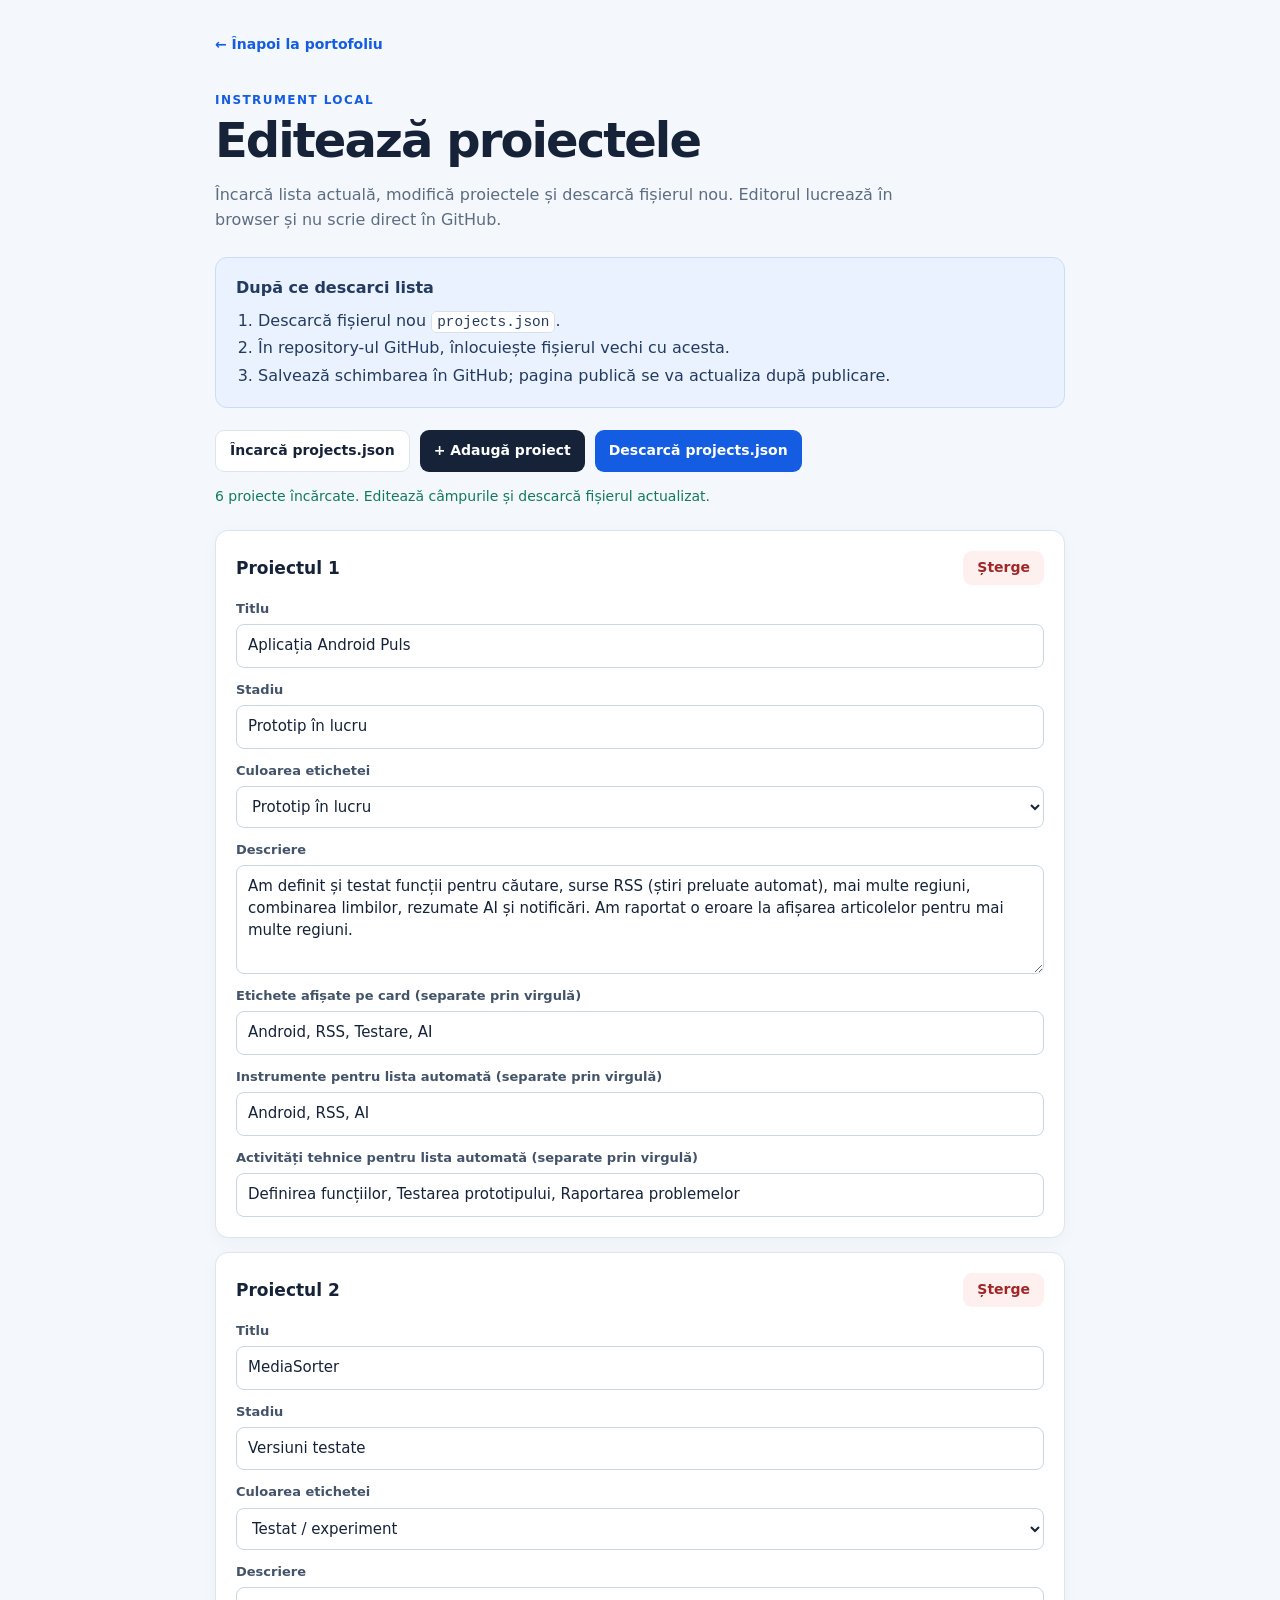
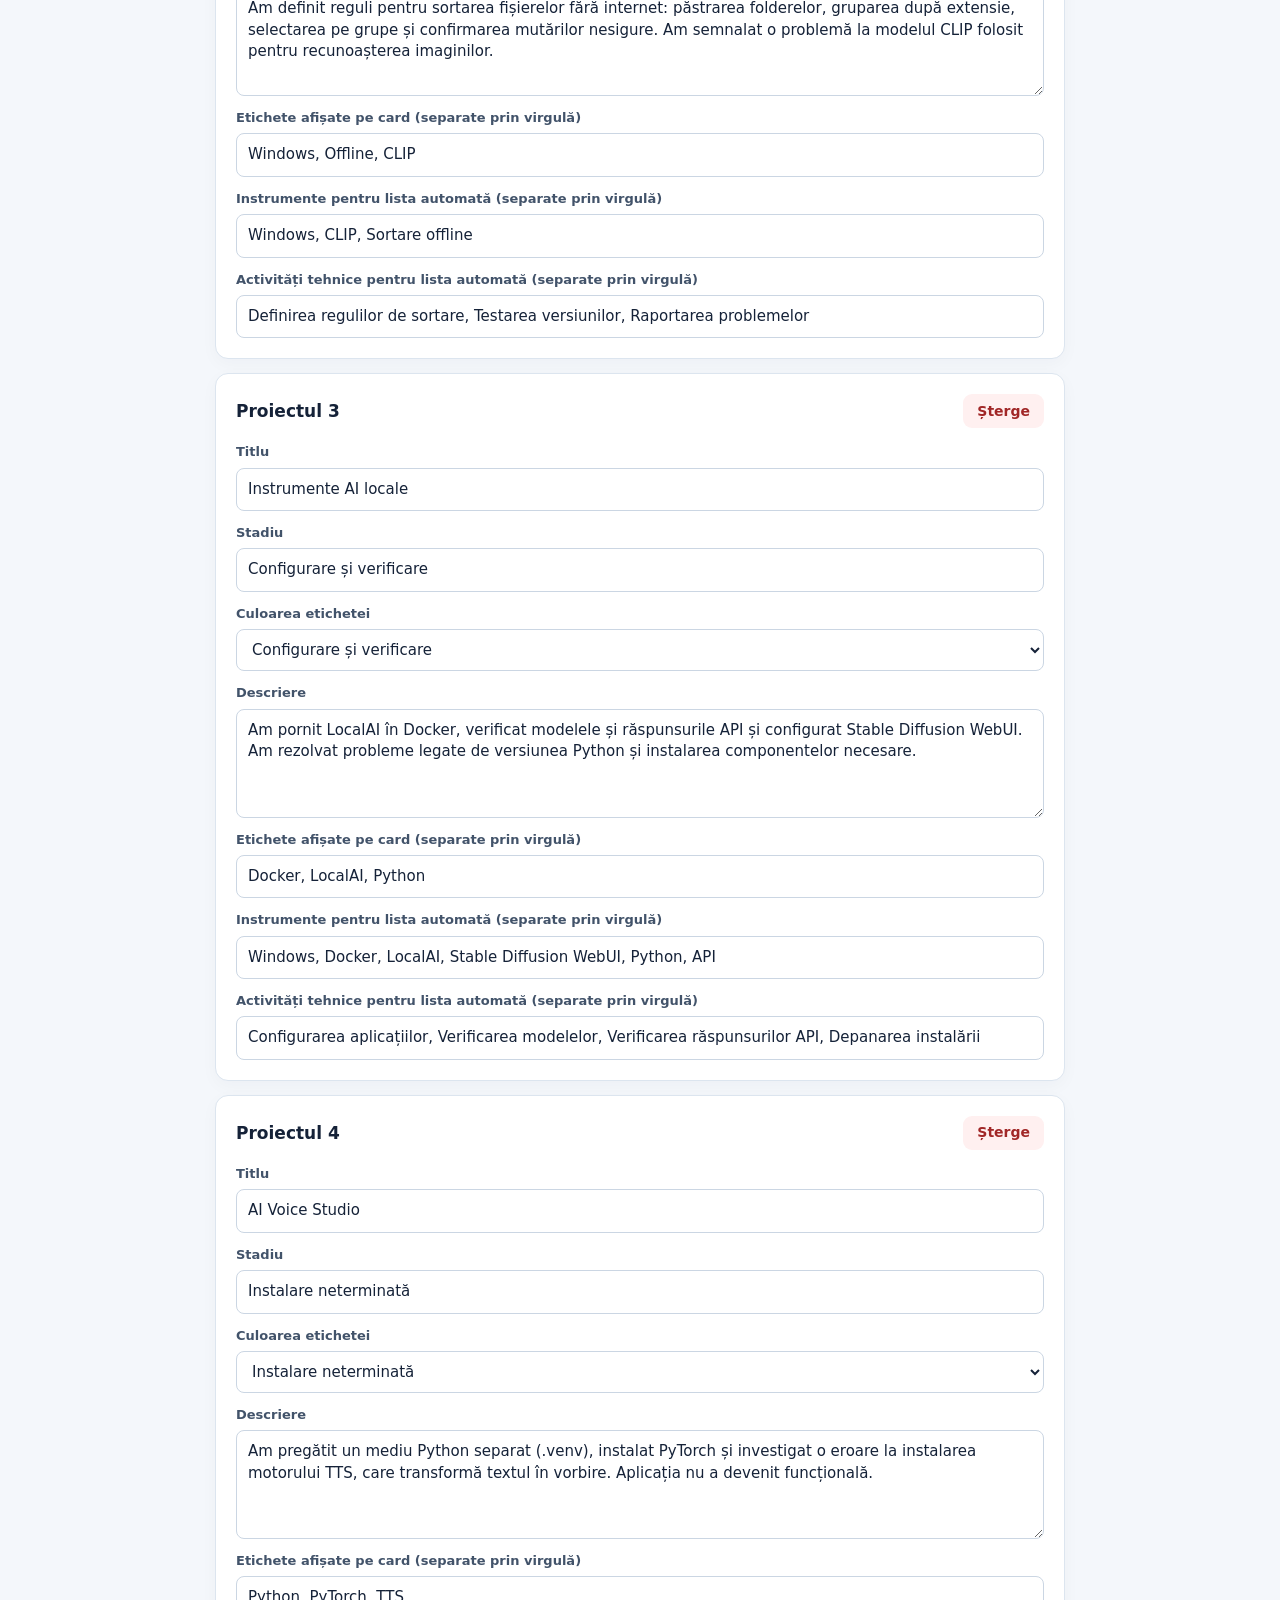
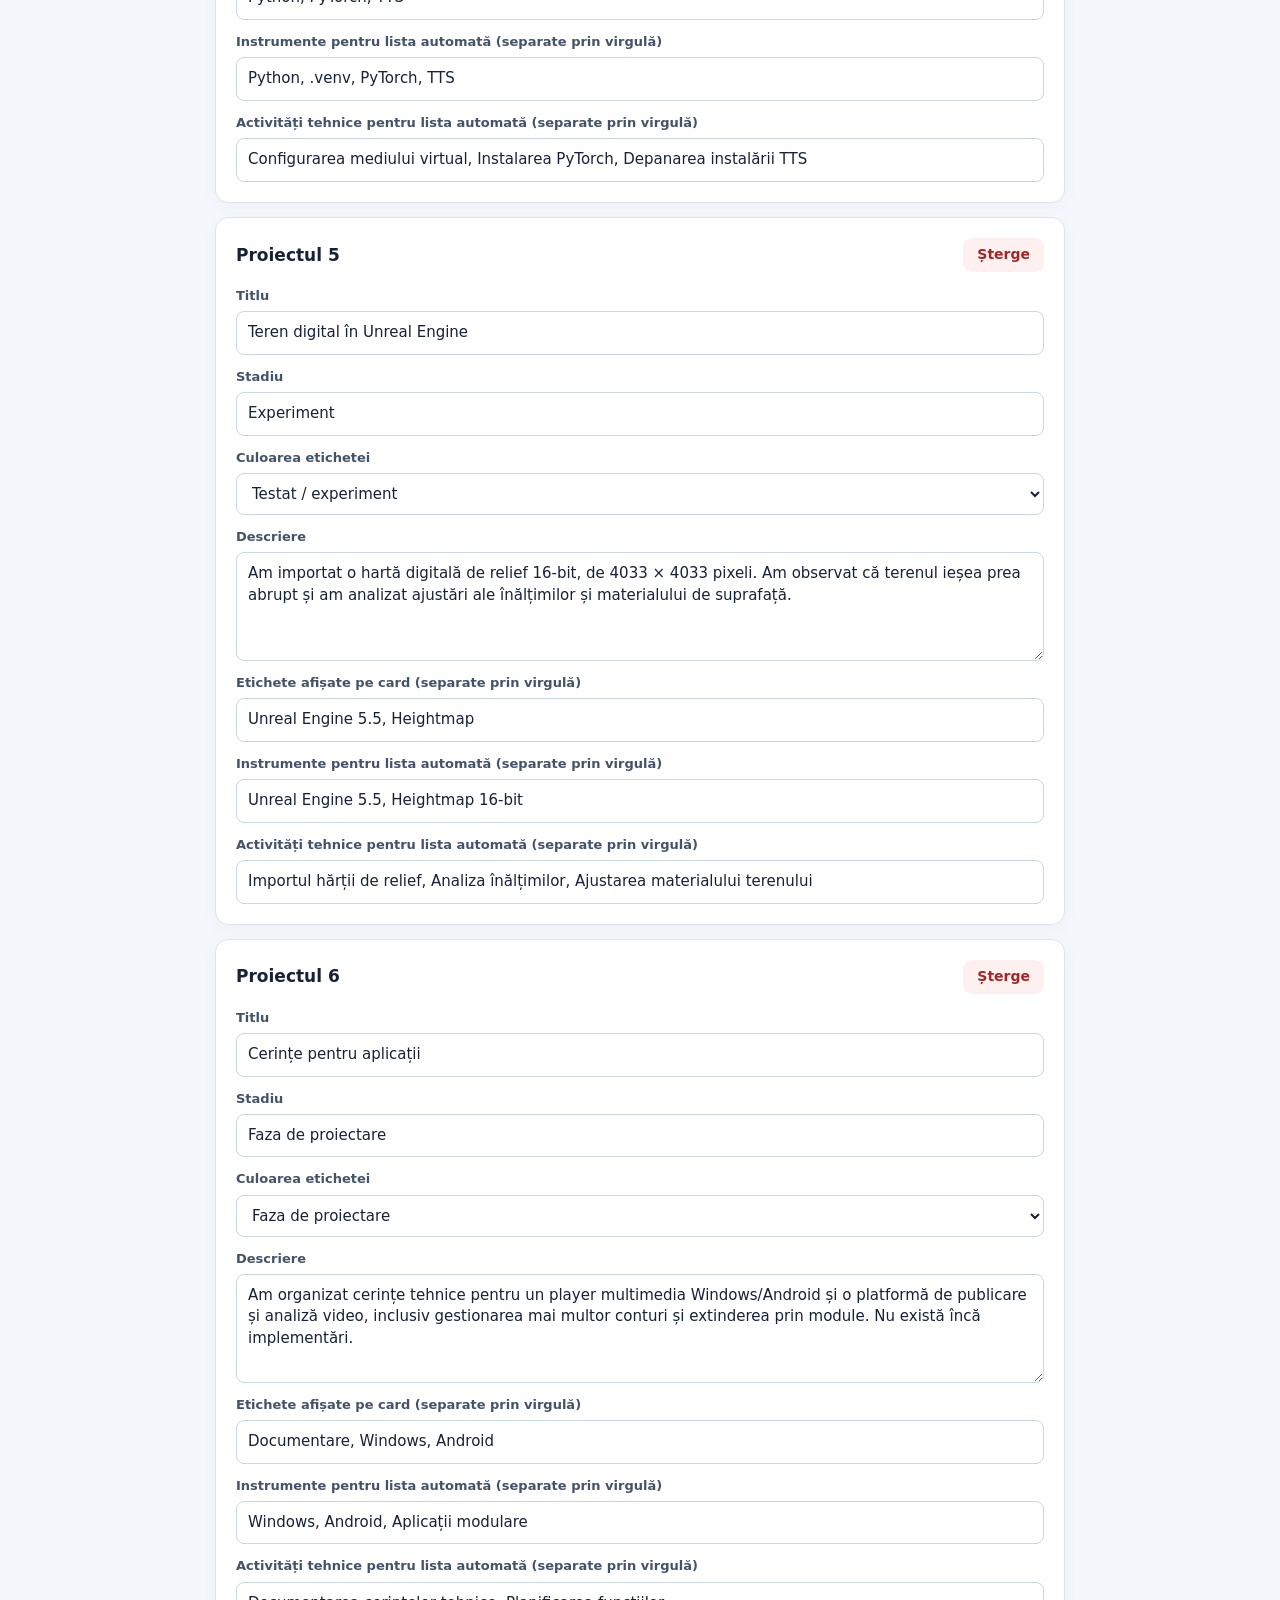
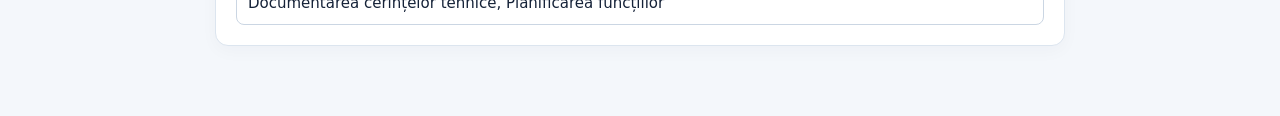
==== editor.html @ e5df0a7e "02 02" ====
<!doctype html>
<html lang="ro">
<head>
  <meta charset="utf-8">
  <meta name="viewport" content="width=device-width, initial-scale=1">
  <meta name="description" content="Editor local pentru proiectele portofoliului tehnic.">
  <title>Editor de proiecte | Portofoliu tehnic</title>
  <link rel="stylesheet" href="editor.css">
  <script src="editor.js" defer></script>
</head>
<body>
  <main class="editor-shell">
    <a class="back-link" href="index.html">← Înapoi la portofoliu</a>
    <header class="editor-header">
      <p class="eyebrow">Instrument local</p>
      <h1>Editează proiectele</h1>
      <p>Încarcă lista actuală, modifică proiectele și descarcă fișierul nou. Editorul lucrează în browser și nu scrie direct în GitHub.</p>
    </header>

    <section class="notice" aria-label="Instrucțiuni">
      <strong>După ce descarci lista</strong>
      <ol>
        <li>Descarcă fișierul nou <code>projects.json</code>.</li>
        <li>În repository-ul GitHub, înlocuiește fișierul vechi cu acesta.</li>
        <li>Salvează schimbarea în GitHub; pagina publică se va actualiza după publicare.</li>
      </ol>
    </section>

    <section class="toolbar" aria-label="Acțiuni pentru proiecte">
      <label class="file-button">Încarcă projects.json<input id="file-input" type="file" accept=".json,application/json"></label>
      <button id="add-project" type="button" class="button button-secondary" disabled>+ Adaugă proiect</button>
      <button id="download" type="button" class="button button-primary" disabled>Descarcă projects.json</button>
    </section>
    <p id="message" class="message" role="status">Se încearcă încărcarea automată a projects.json…</p>
    <div id="project-list" class="project-list"></div>
  </main>
</body>
</html>
---- editor.css ----
:root { color-scheme: light; --ink:#152238; --muted:#5c6d82; --line:#dce5ef; --blue:#145de3; --paper:#fff; --canvas:#f4f7fb; }
* { box-sizing:border-box; }
body { margin:0; background:var(--canvas); color:var(--ink); font:16px/1.55 system-ui,-apple-system,"Segoe UI",sans-serif; }
.editor-shell { width:min(850px,calc(100% - 32px)); margin:0 auto; padding:32px 0 70px; }
.back-link { color:var(--blue); text-decoration:none; font-weight:700; font-size:14px; }
.editor-header { margin:34px 0 24px; }
.eyebrow { margin:0 0 5px; color:var(--blue); text-transform:uppercase; letter-spacing:.12em; font-size:12px; font-weight:800; }
h1 { margin:0 0 10px; font-size:clamp(2rem,5vw,3rem); line-height:1.1; letter-spacing:-.04em; }
.editor-header p:last-child { max-width:680px; color:var(--muted); margin-bottom:0; }
.notice { padding:18px 20px; background:#eaf2ff; border:1px solid #cbdcf8; border-radius:12px; color:#233b60; }
.notice ol { margin:8px 0 0; padding-left:22px; }
.notice li+li { margin-top:3px; }
code { padding:2px 5px; background:#fff; border:1px solid #d7e0ed; border-radius:5px; font-size:.9em; }
.toolbar { display:flex; align-items:center; flex-wrap:wrap; gap:10px; margin:22px 0 10px; }
button,.file-button { min-height:42px; display:inline-flex; align-items:center; justify-content:center; padding:0 14px; border:0; border-radius:9px; font:inherit; font-size:14px; font-weight:750; cursor:pointer; }
button:disabled { opacity:.45; cursor:not-allowed; }
.file-button { position:relative; overflow:hidden; background:white; border:1px solid var(--line); }
.file-button input { position:absolute; inset:0; opacity:0; width:100%; cursor:pointer; }
.button-primary { background:var(--blue); color:white; }
.button-secondary { background:var(--ink); color:white; }
.message { min-height:27px; color:var(--muted); font-size:14px; }
.message.success { color:#137b5d; }
.message.error { color:#a12727; }
.project-list { display:grid; gap:14px; margin-top:17px; }
.edit-card { padding:20px; background:var(--paper); border:1px solid var(--line); border-radius:13px; box-shadow:0 5px 17px rgba(18,38,70,.03); }
.card-heading { display:flex; align-items:center; justify-content:space-between; gap:15px; margin-bottom:14px; }
.card-heading h2 { margin:0; font-size:17px; }
.delete-button { color:#a12727; background:#fff0f0; min-height:34px; }
.field { display:grid; gap:5px; margin-top:12px; color:#42536a; font-size:13px; font-weight:750; }
.field input,.field textarea,.field select { width:100%; padding:10px 11px; color:var(--ink); background:white; border:1px solid #cbd6e3; border-radius:8px; font:400 15px/1.45 system-ui,-apple-system,"Segoe UI",sans-serif; }
.field textarea { resize:vertical; }
.field input:focus,.field textarea:focus,.field select:focus,button:focus-visible,.file-button:focus-within { outline:3px solid #a6c3ff; outline-offset:2px; border-color:var(--blue); }
@media(max-width:520px) { .toolbar { align-items:stretch; flex-direction:column; } .toolbar>* { width:100%; } .editor-shell { padding-top:22px; } }
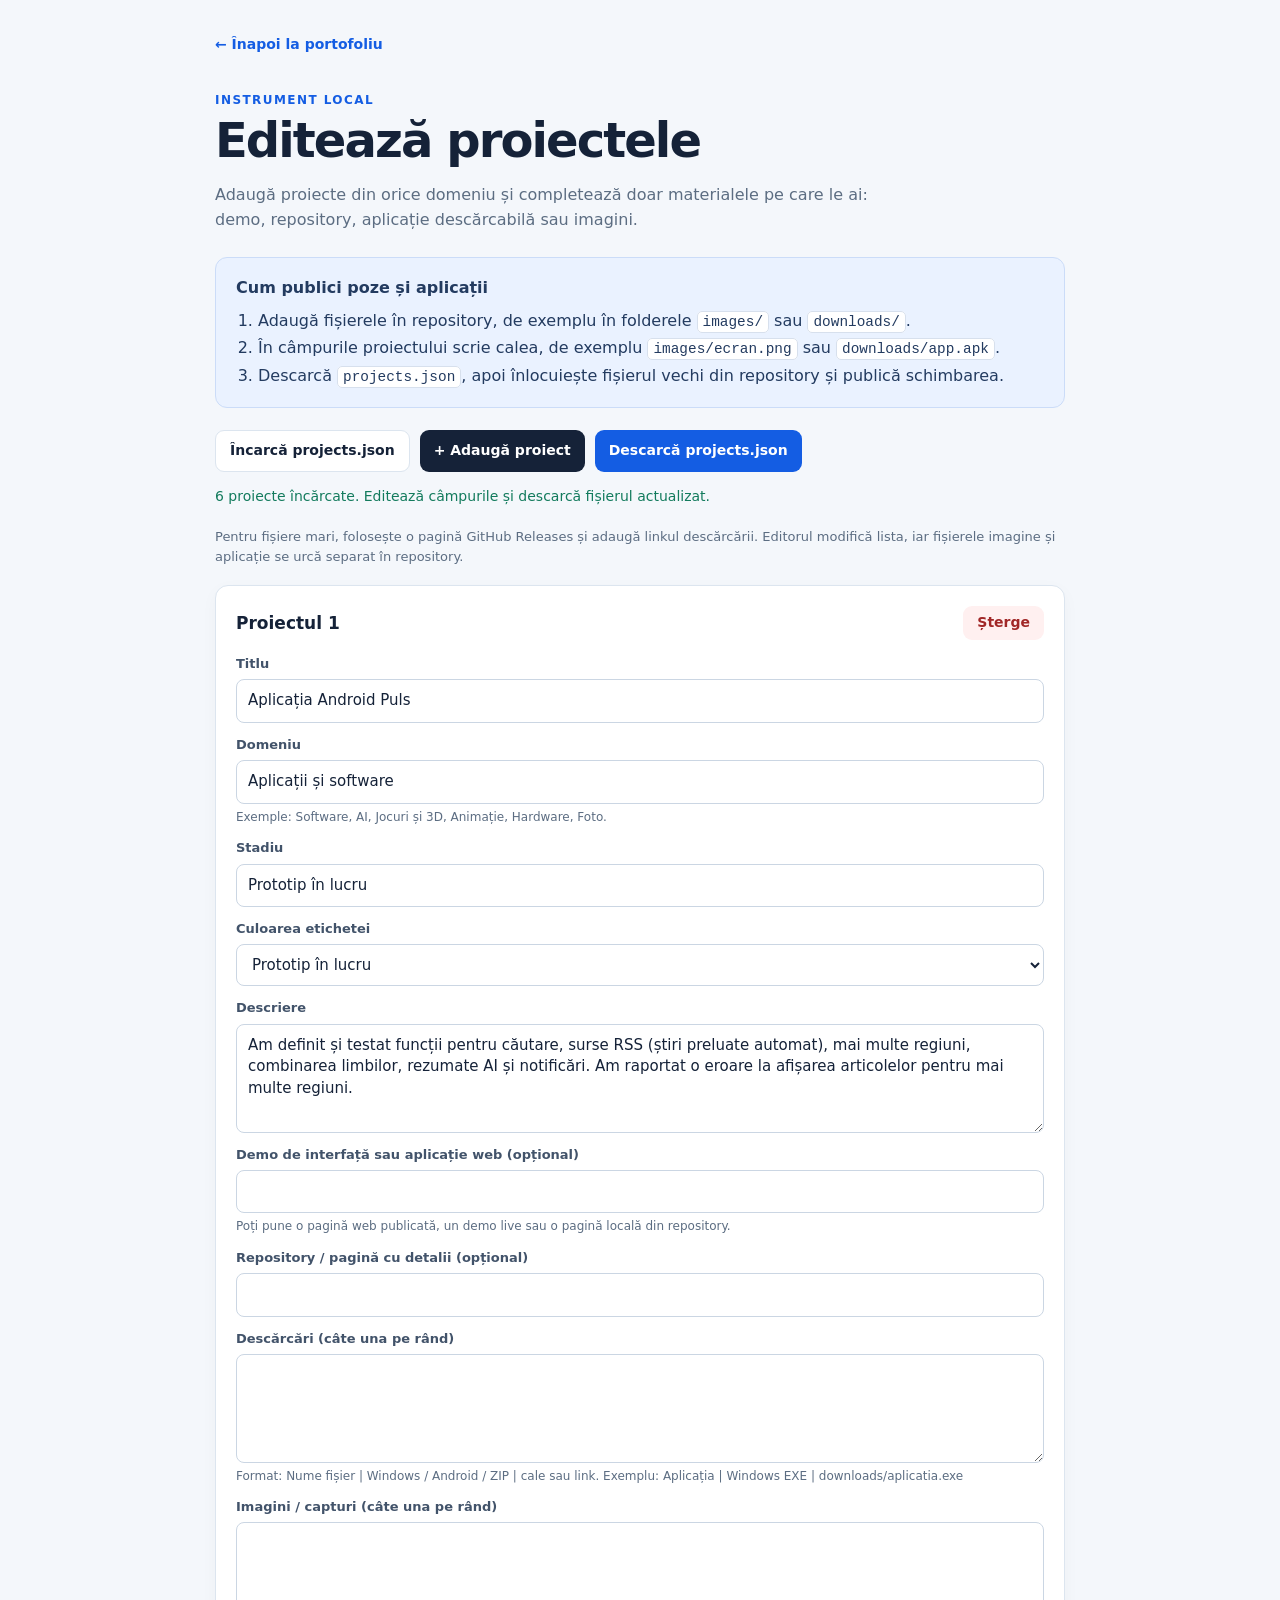
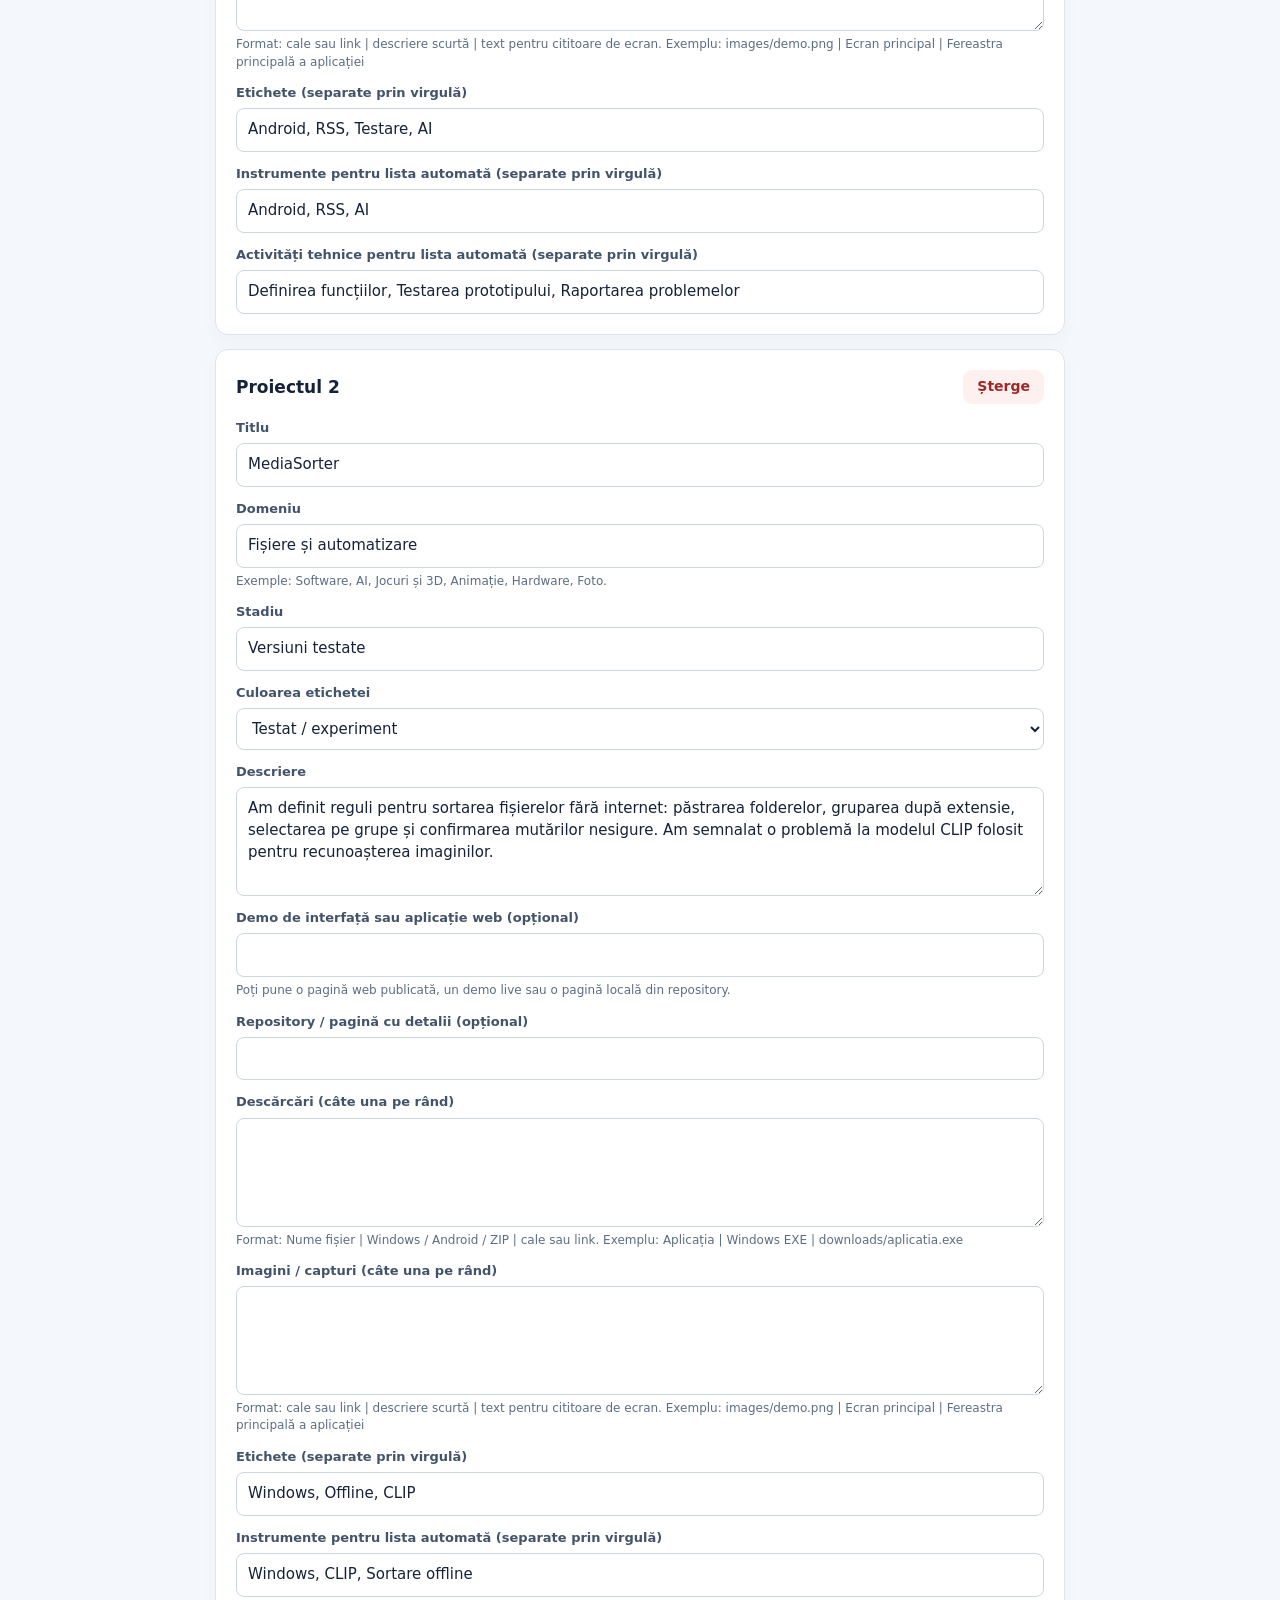
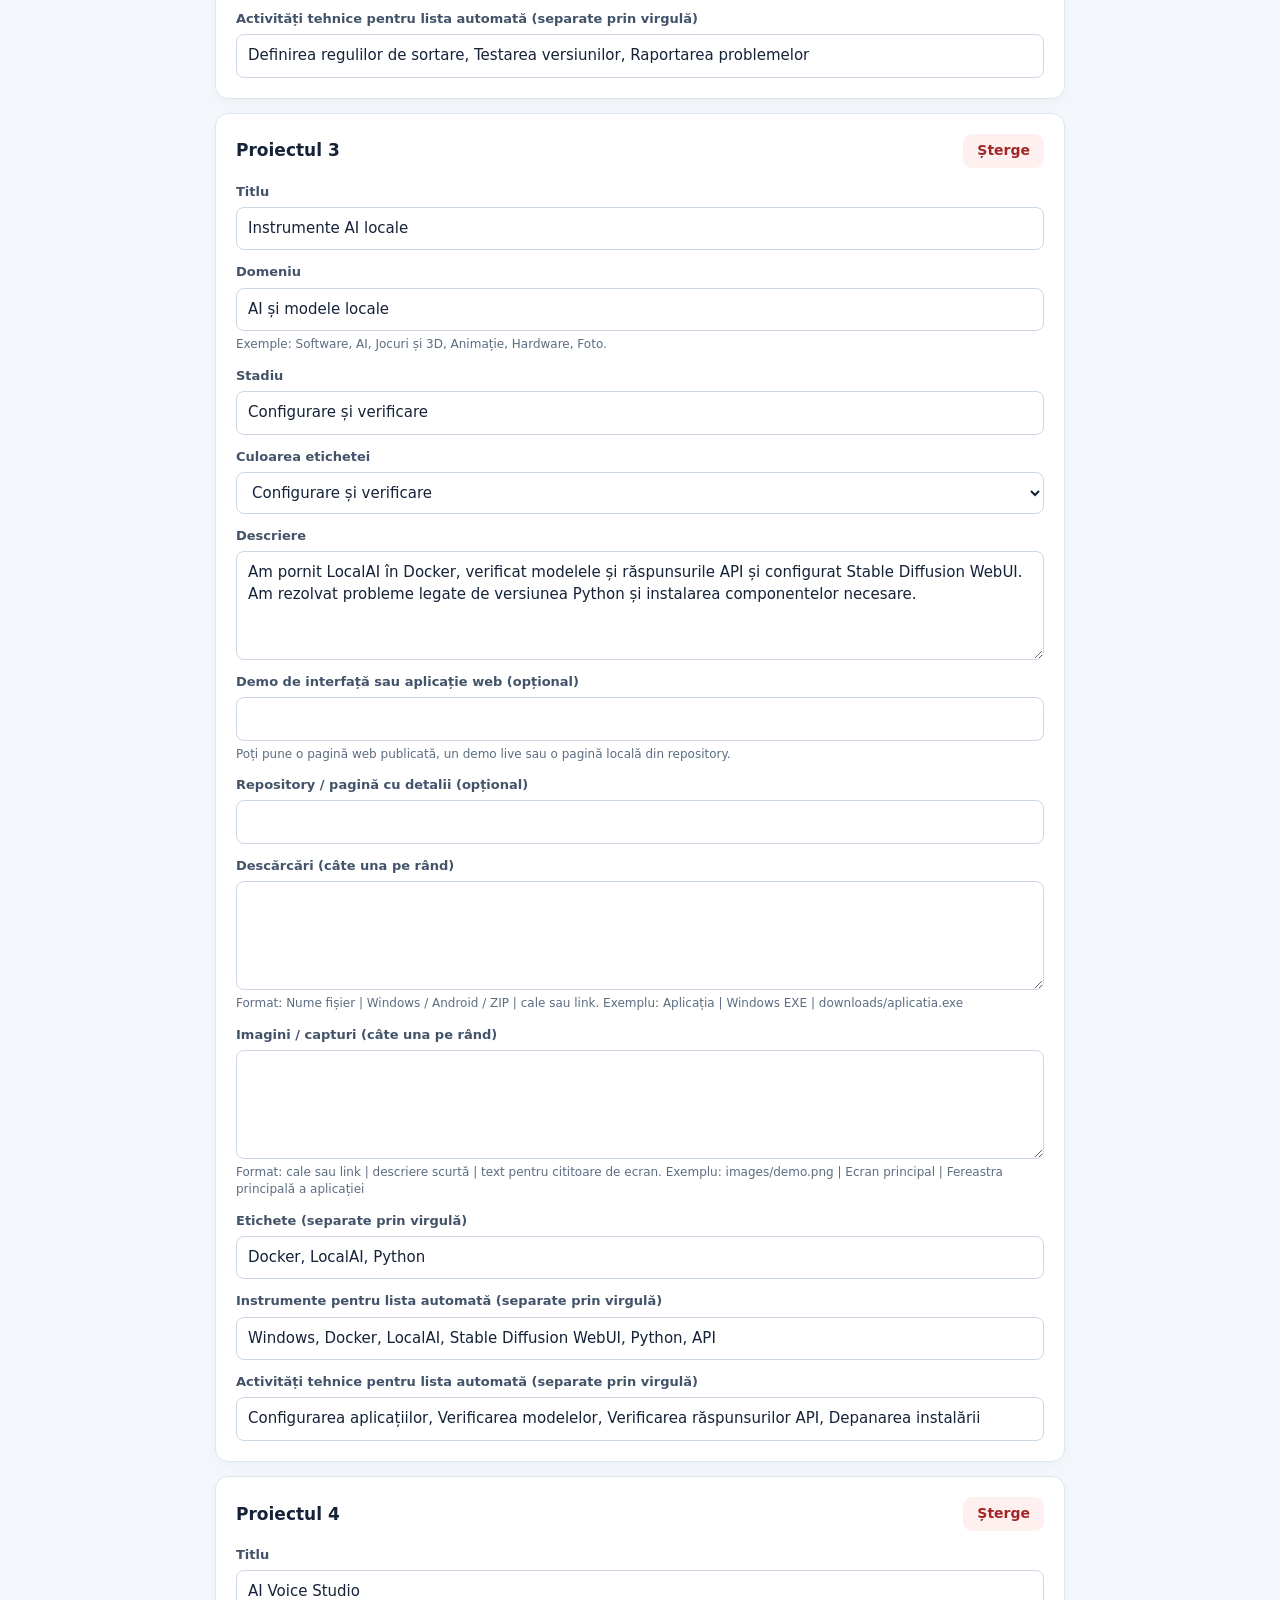
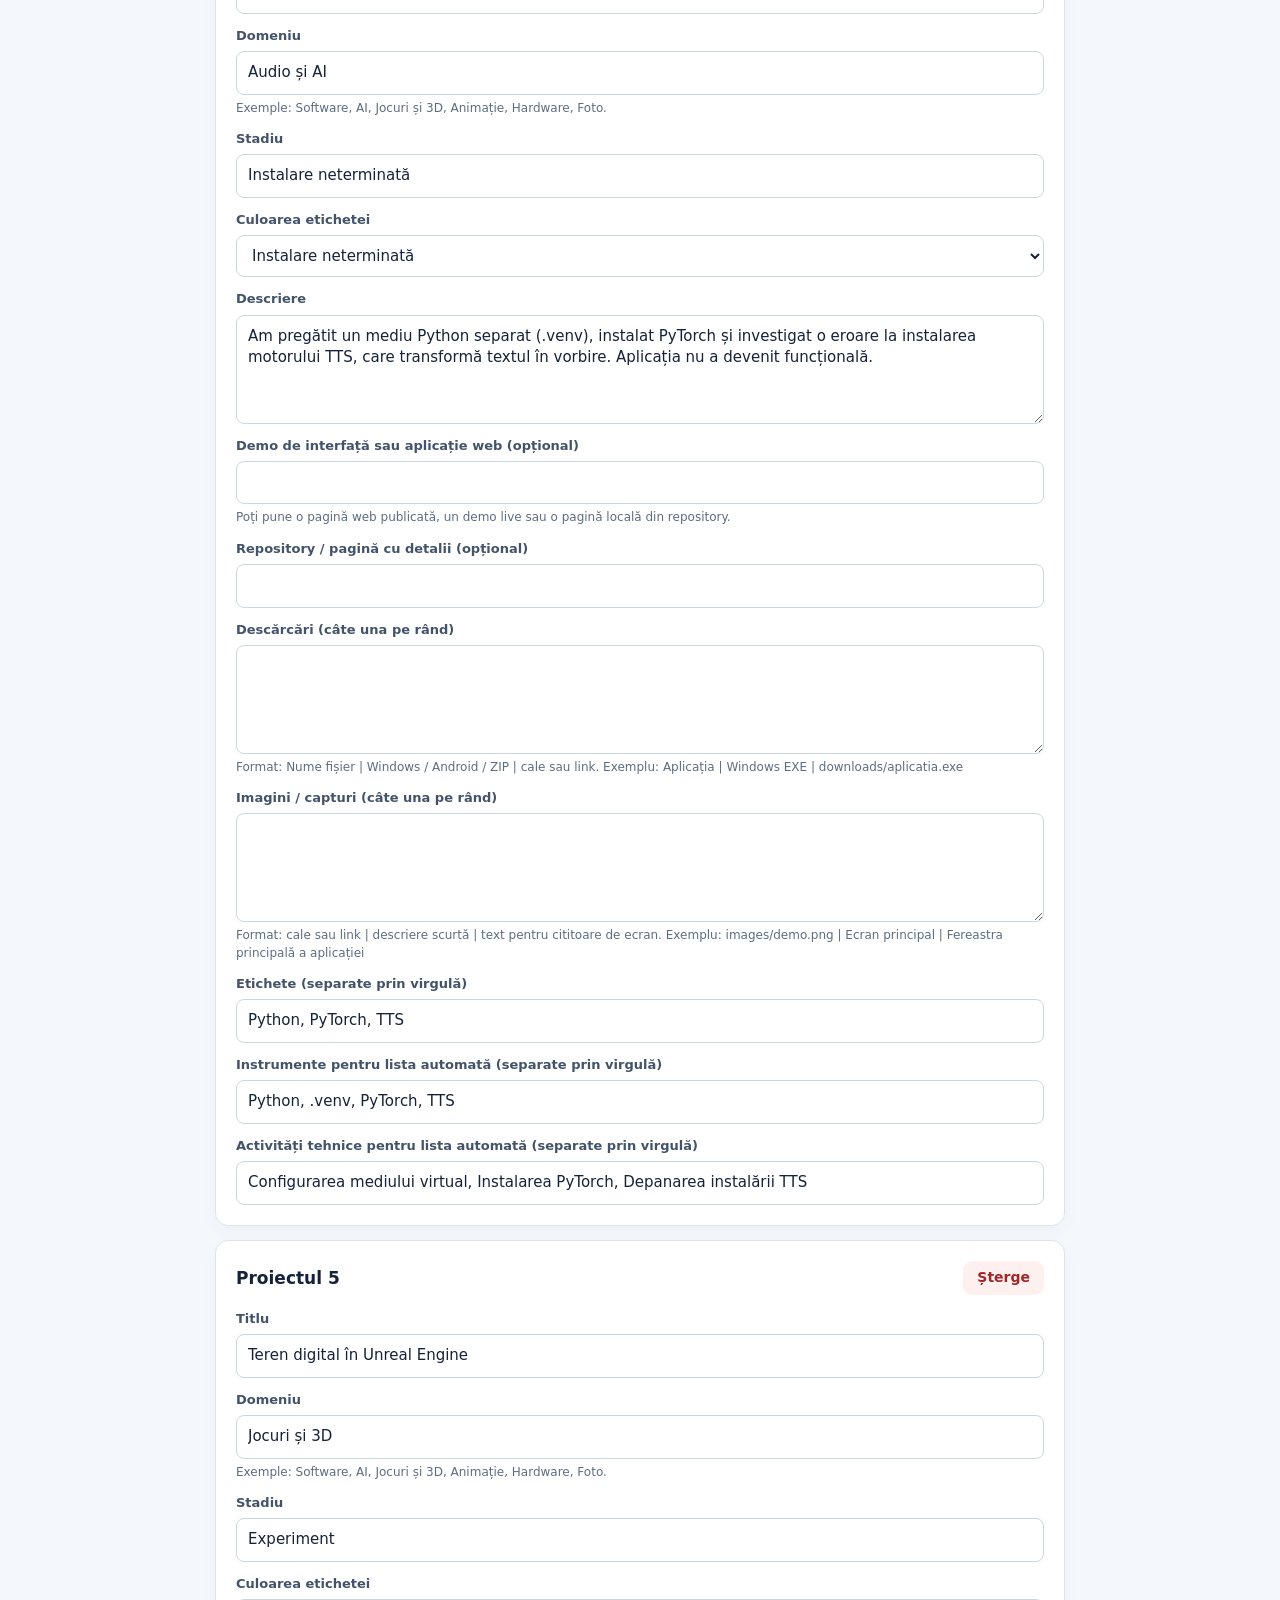
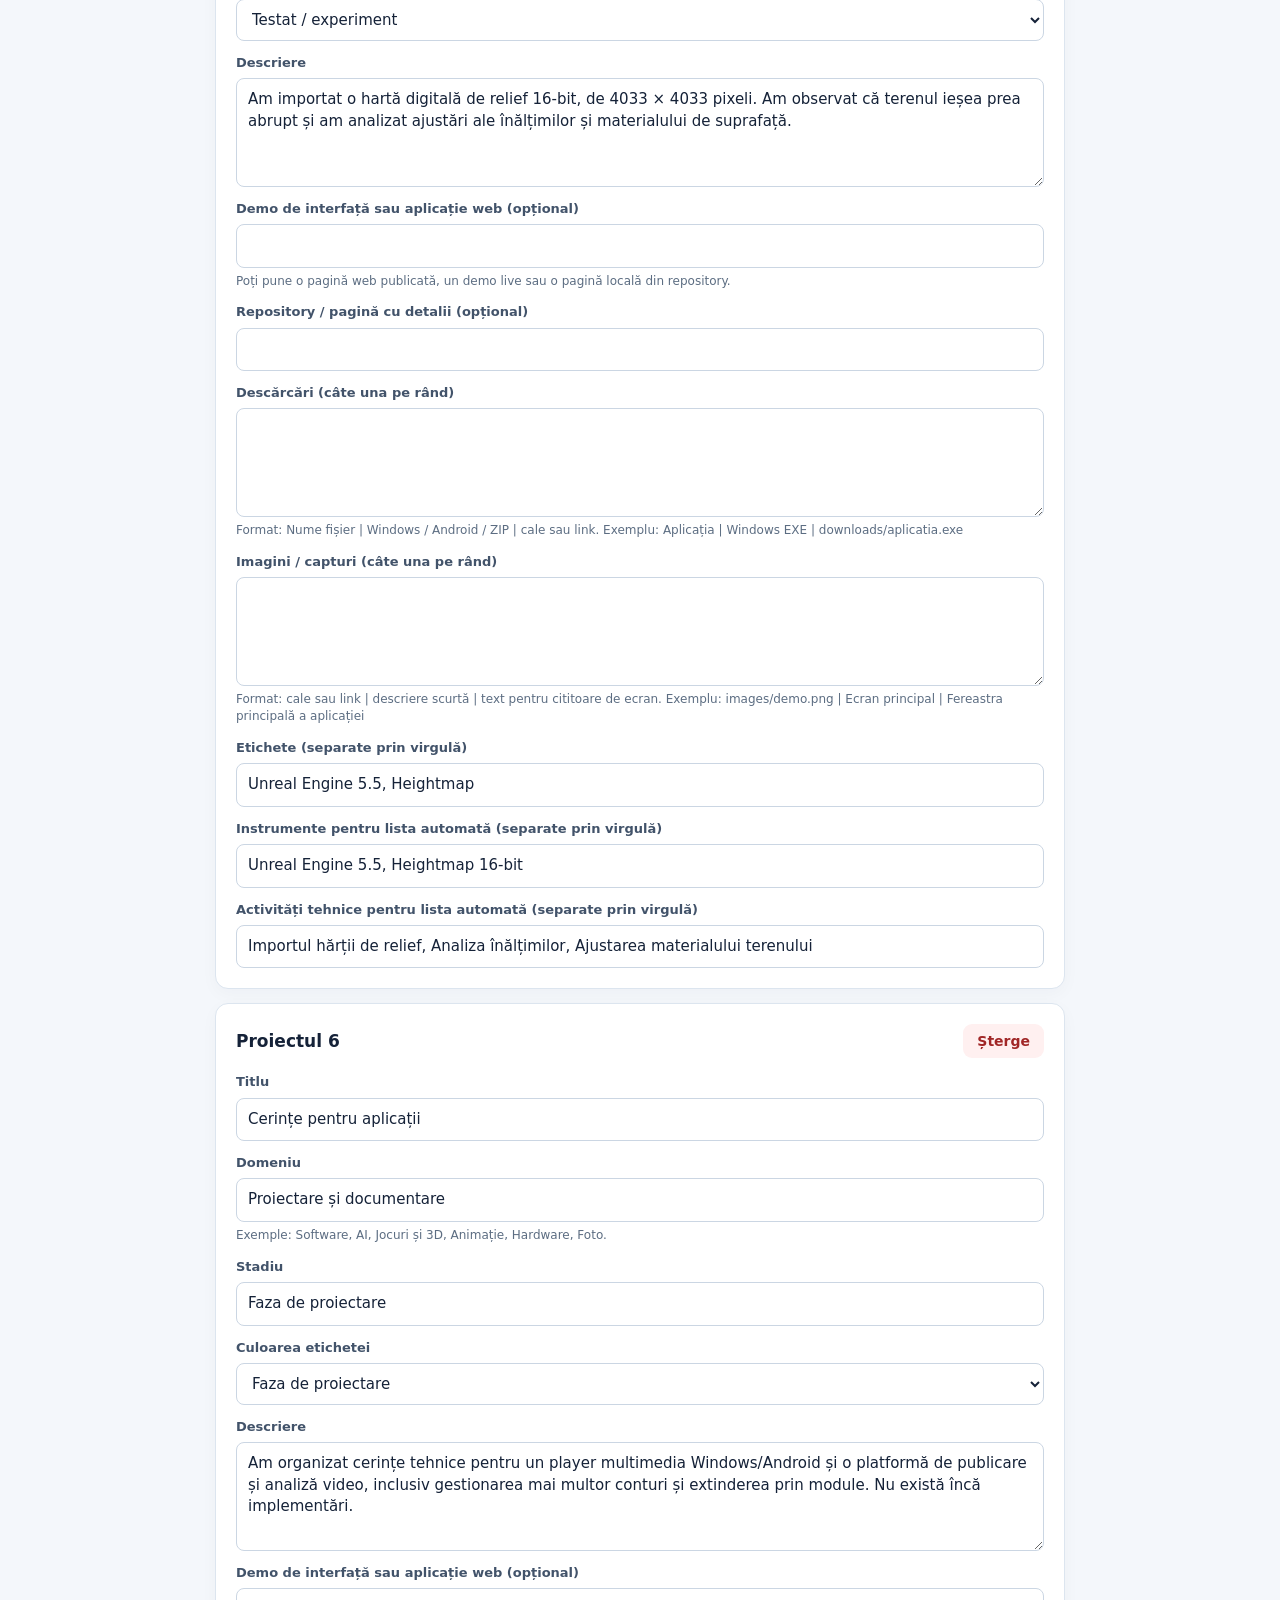
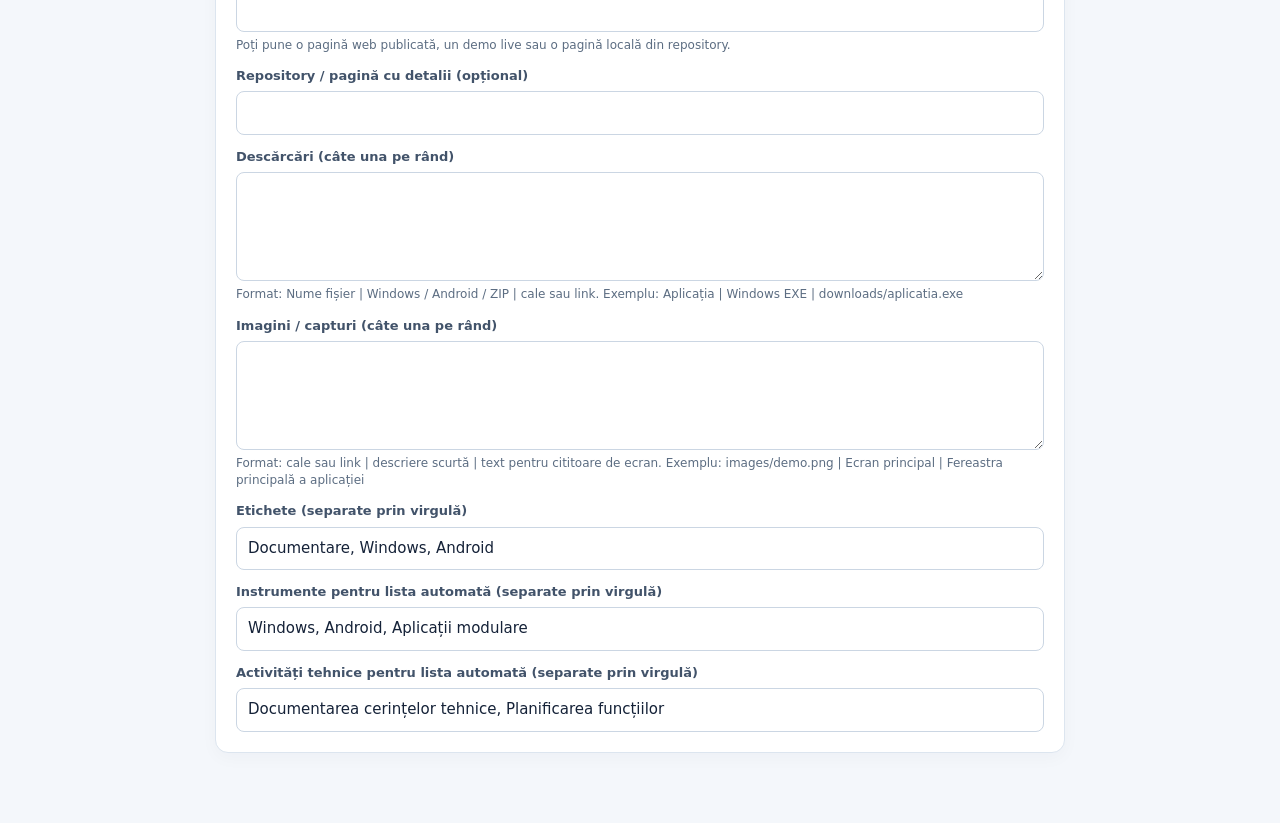
==== commit 02e70dc1: "Add multi-domain portfolio project media" ====
--- a/editor.html
+++ b/editor.html
@@ -3,8 +3,8 @@
 <head>
   <meta charset="utf-8">
   <meta name="viewport" content="width=device-width, initial-scale=1">
-  <meta name="description" content="Editor local pentru proiectele portofoliului tehnic.">
-  <title>Editor de proiecte | Portofoliu tehnic</title>
+  <meta name="description" content="Editor local pentru proiectele personale din portofoliu.">
+  <title>Editor de proiecte | Portofoliu personal</title>
   <link rel="stylesheet" href="editor.css">
   <script src="editor.js" defer></script>
 </head>
@@ -14,15 +14,15 @@
     <header class="editor-header">
       <p class="eyebrow">Instrument local</p>
       <h1>Editează proiectele</h1>
-      <p>Încarcă lista actuală, modifică proiectele și descarcă fișierul nou. Editorul lucrează în browser și nu scrie direct în GitHub.</p>
+      <p>Adaugă proiecte din orice domeniu și completează doar materialele pe care le ai: demo, repository, aplicație descărcabilă sau imagini.</p>
     </header>
 
     <section class="notice" aria-label="Instrucțiuni">
-      <strong>După ce descarci lista</strong>
+      <strong>Cum publici poze și aplicații</strong>
       <ol>
-        <li>Descarcă fișierul nou <code>projects.json</code>.</li>
-        <li>În repository-ul GitHub, înlocuiește fișierul vechi cu acesta.</li>
-        <li>Salvează schimbarea în GitHub; pagina publică se va actualiza după publicare.</li>
+        <li>Adaugă fișierele în repository, de exemplu în folderele <code>images/</code> sau <code>downloads/</code>.</li>
+        <li>În câmpurile proiectului scrie calea, de exemplu <code>images/ecran.png</code> sau <code>downloads/app.apk</code>.</li>
+        <li>Descarcă <code>projects.json</code>, apoi înlocuiește fișierul vechi din repository și publică schimbarea.</li>
       </ol>
     </section>
 
@@ -32,6 +32,7 @@
       <button id="download" type="button" class="button button-primary" disabled>Descarcă projects.json</button>
     </section>
     <p id="message" class="message" role="status">Se încearcă încărcarea automată a projects.json…</p>
+    <p class="editor-hint">Pentru fișiere mari, folosește o pagină GitHub Releases și adaugă linkul descărcării. Editorul modifică lista, iar fișierele imagine și aplicație se urcă separat în repository.</p>
     <div id="project-list" class="project-list"></div>
   </main>
 </body>
--- a/editor.css
+++ b/editor.css
@@ -29,5 +29,7 @@
 .field { display:grid; gap:5px; margin-top:12px; color:#42536a; font-size:13px; font-weight:750; }
 .field input,.field textarea,.field select { width:100%; padding:10px 11px; color:var(--ink); background:white; border:1px solid #cbd6e3; border-radius:8px; font:400 15px/1.45 system-ui,-apple-system,"Segoe UI",sans-serif; }
 .field textarea { resize:vertical; }
+.field small { color:var(--muted); font-size:12px; font-weight:450; line-height:1.45; }
+.editor-hint { margin:8px 0 18px; color:var(--muted); font-size:13px; }
 .field input:focus,.field textarea:focus,.field select:focus,button:focus-visible,.file-button:focus-within { outline:3px solid #a6c3ff; outline-offset:2px; border-color:var(--blue); }
 @media(max-width:520px) { .toolbar { align-items:stretch; flex-direction:column; } .toolbar>* { width:100%; } .editor-shell { padding-top:22px; } }
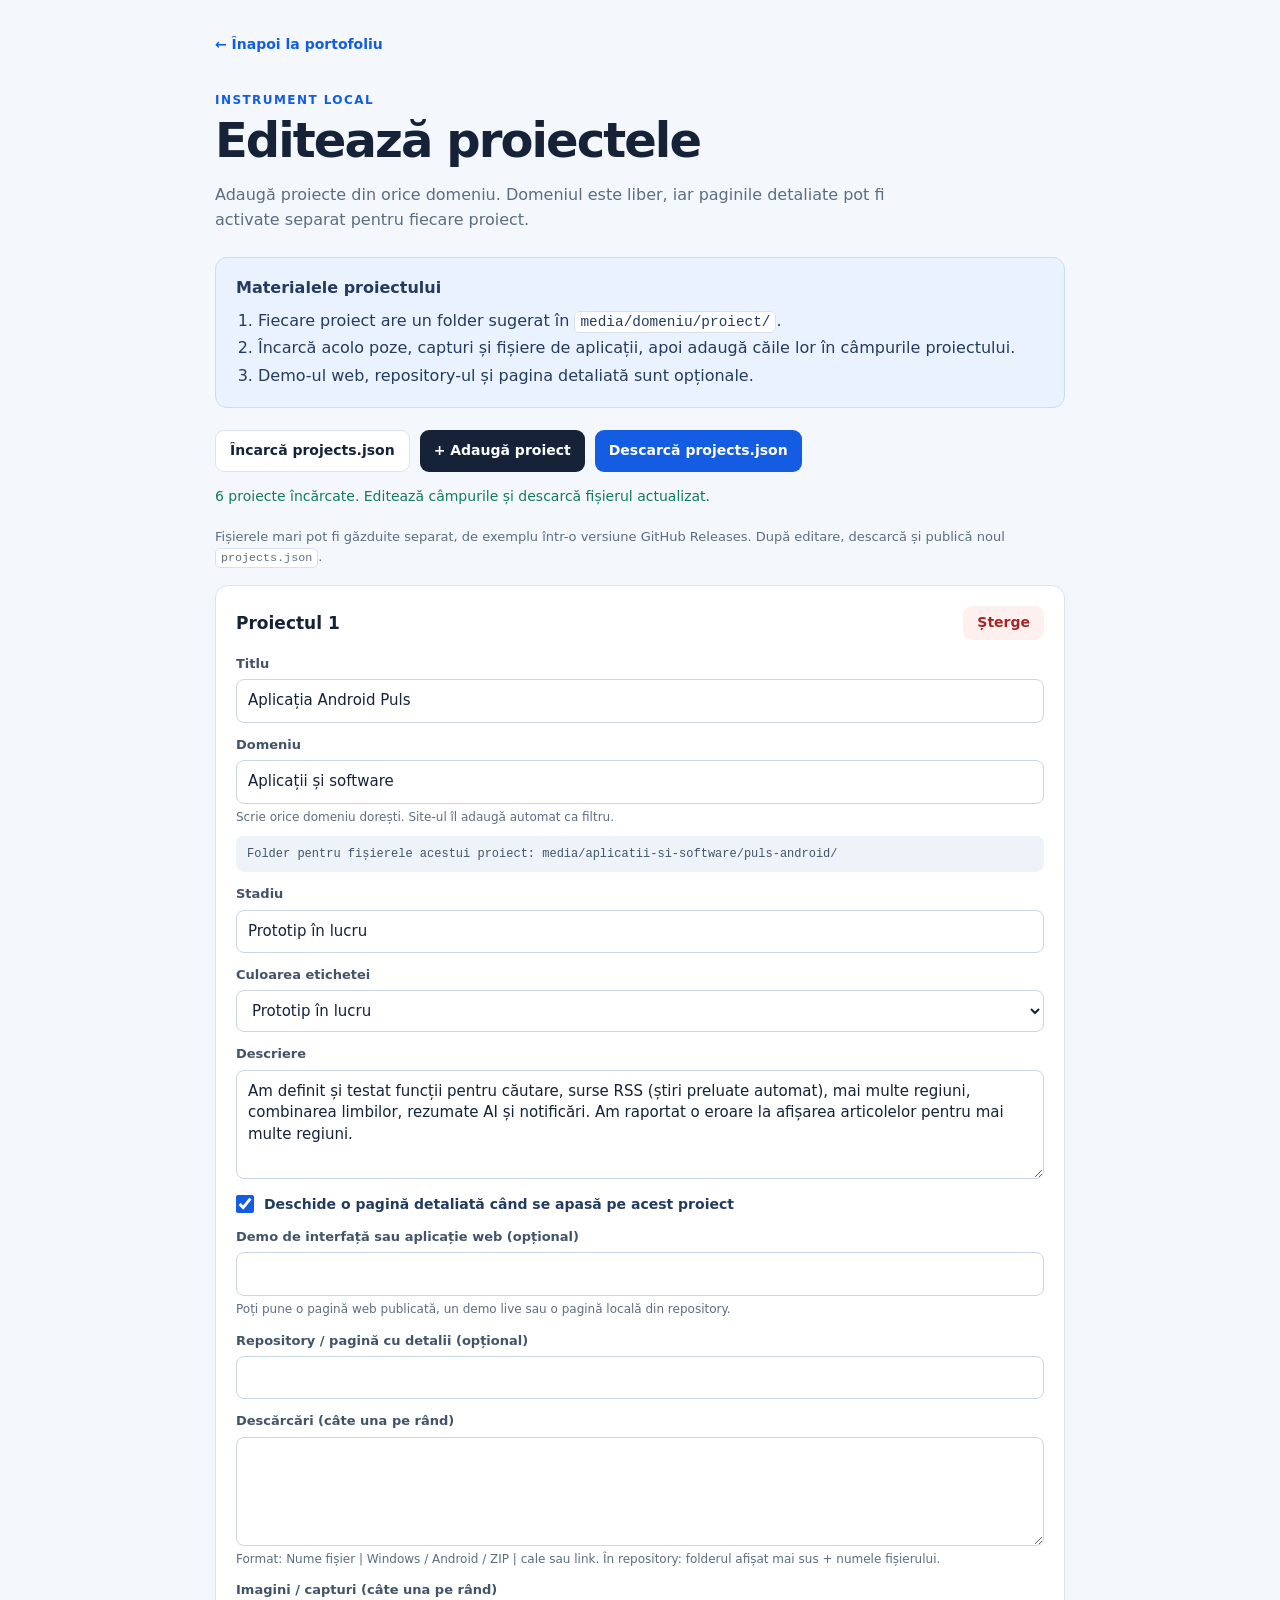
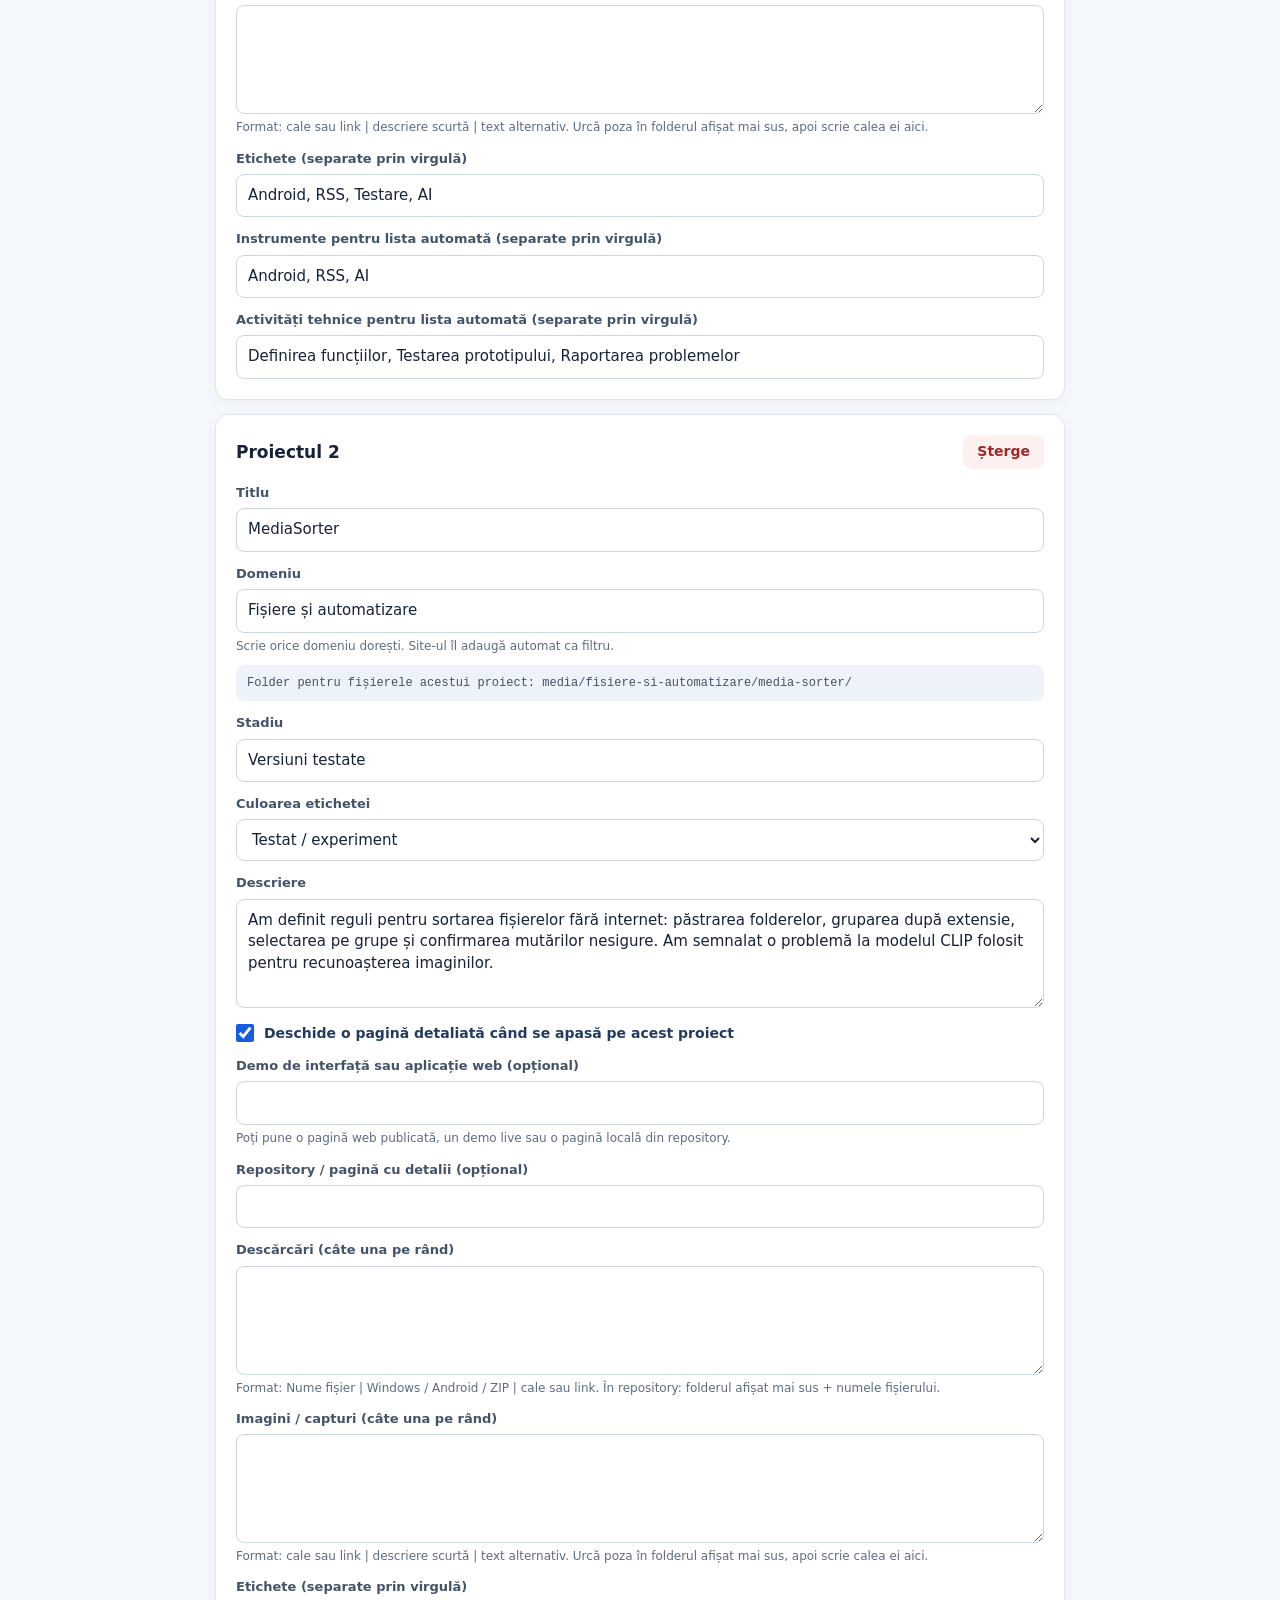
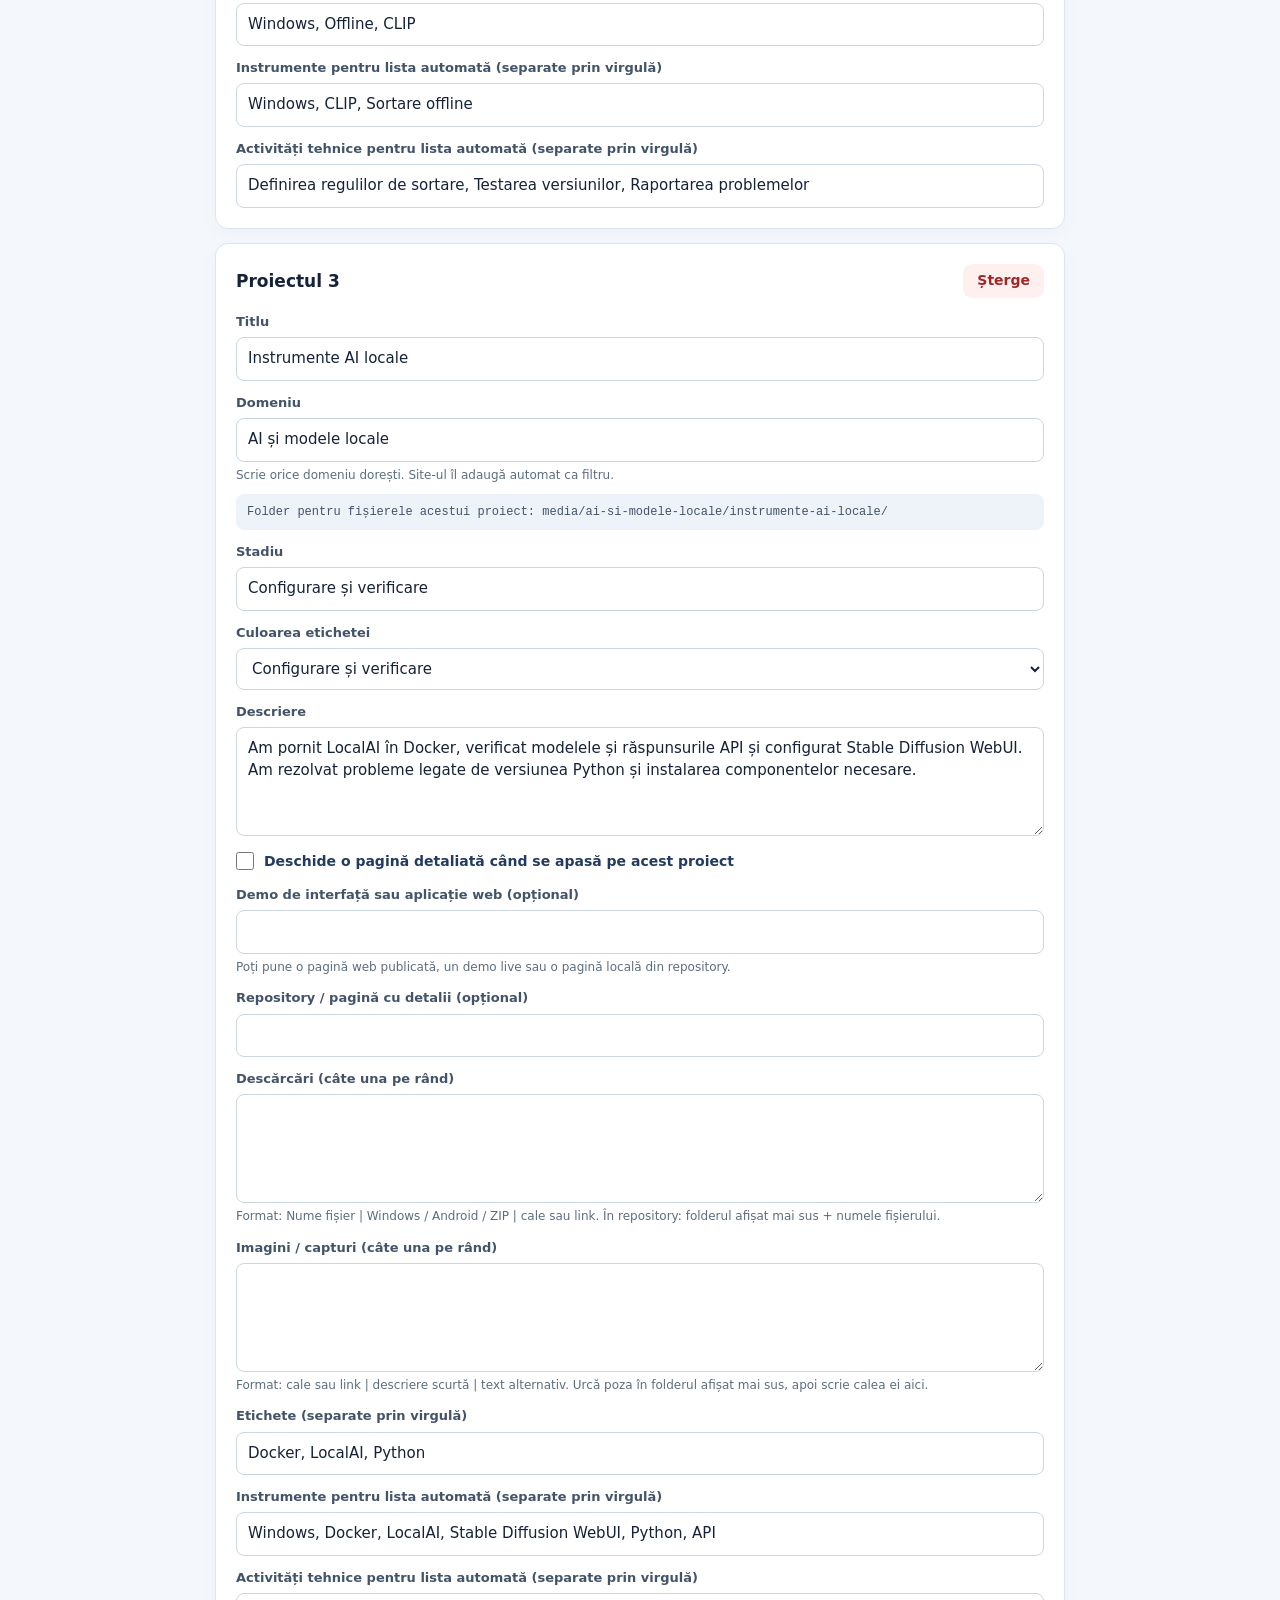
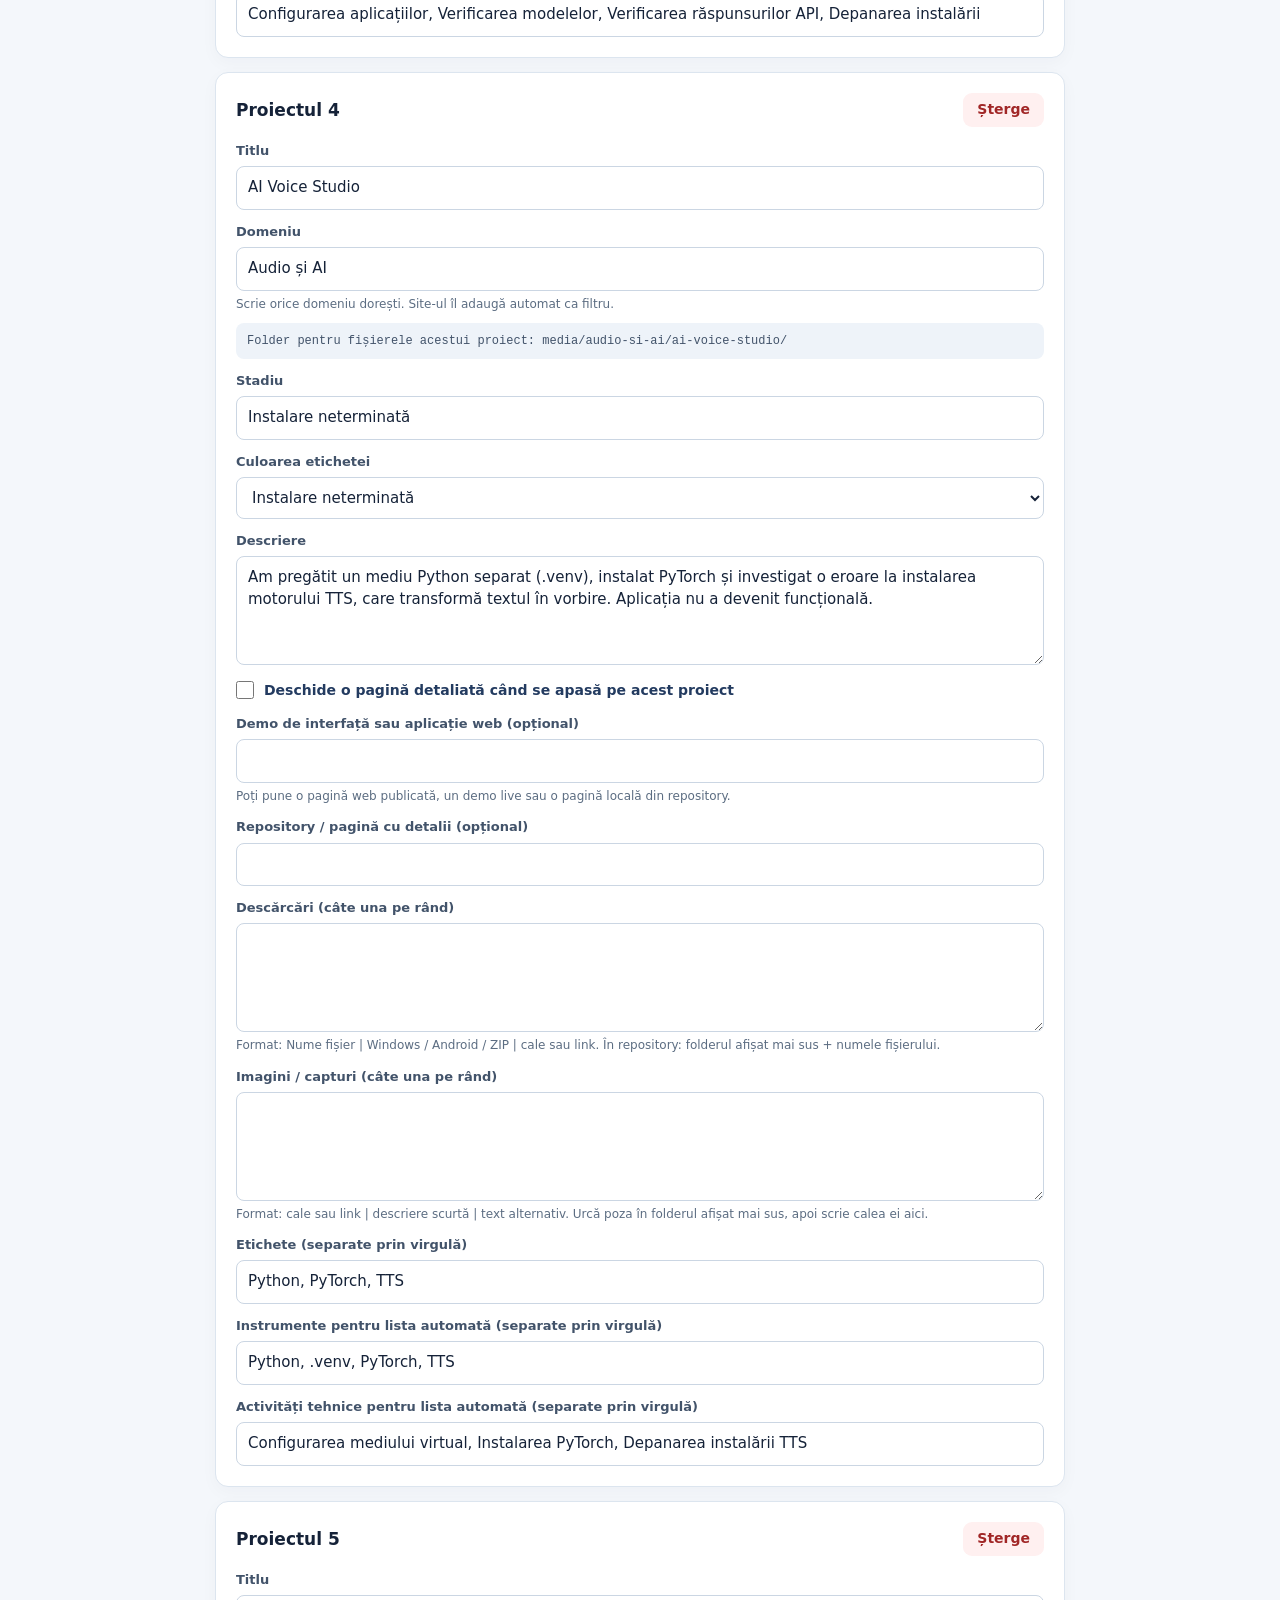
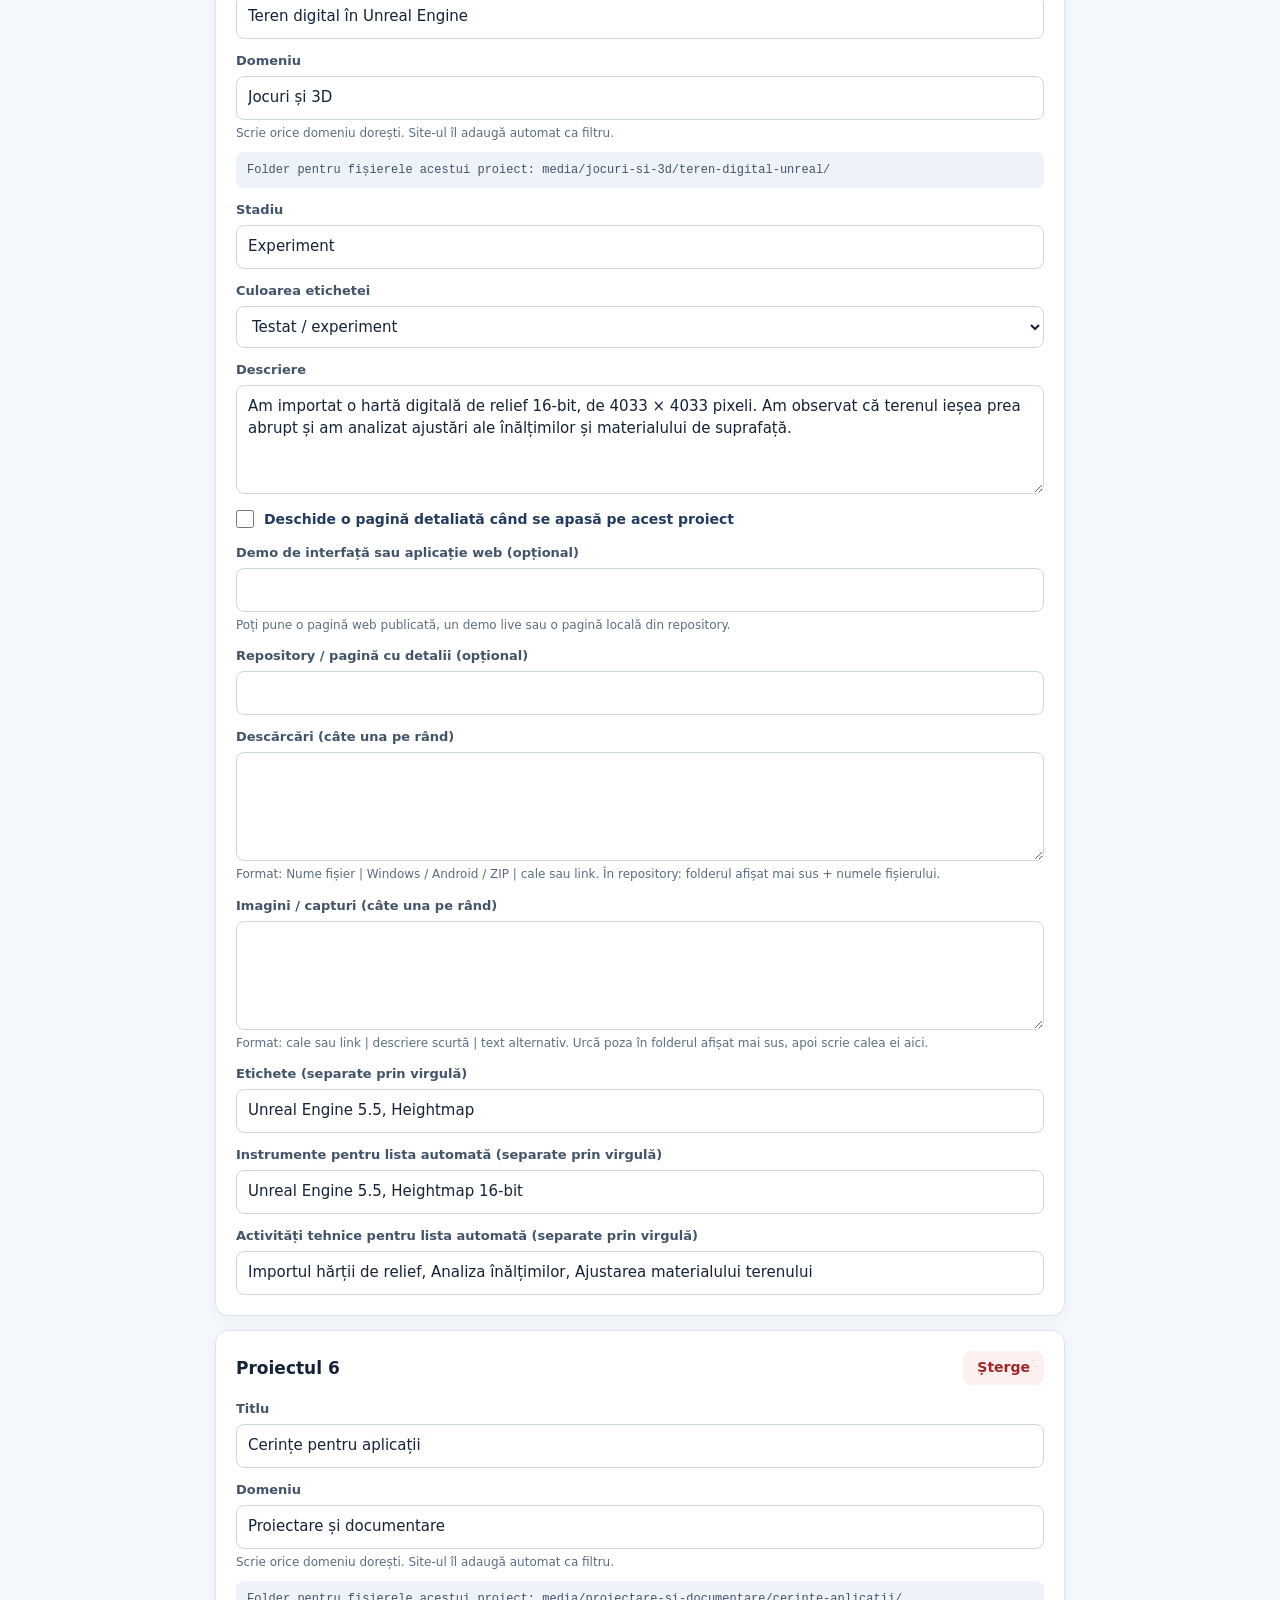
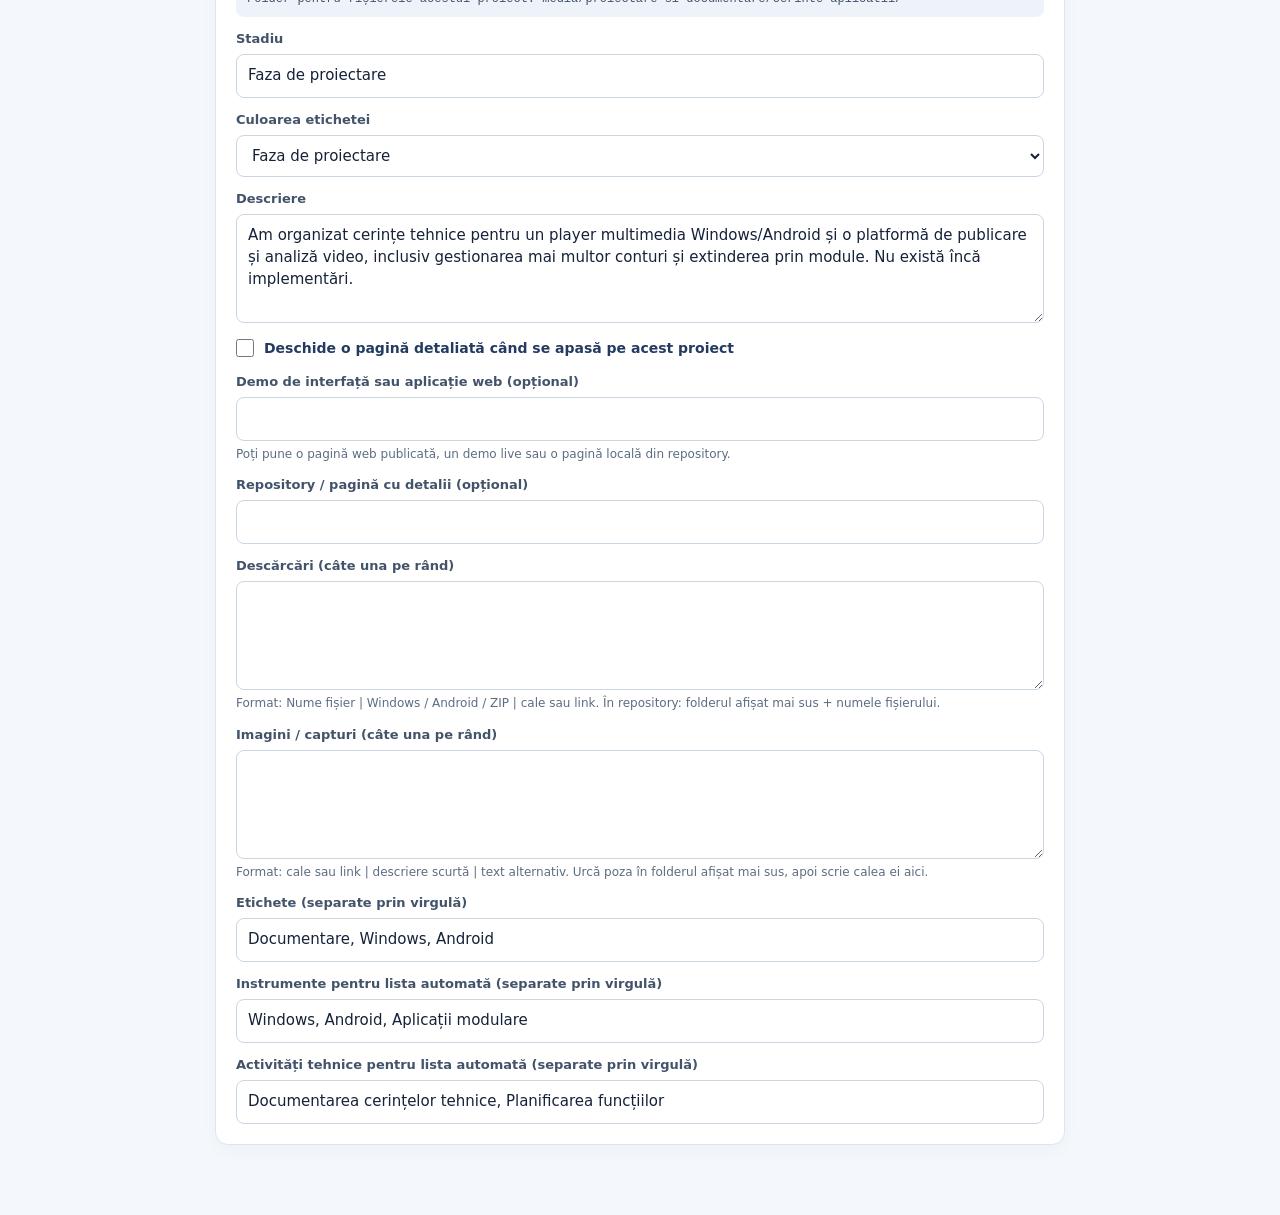
==== commit f7cb34a0: "Add optional project detail pages and domain media folders" ====
--- a/editor.html
+++ b/editor.html
@@ -14,15 +14,15 @@
     <header class="editor-header">
       <p class="eyebrow">Instrument local</p>
       <h1>Editează proiectele</h1>
-      <p>Adaugă proiecte din orice domeniu și completează doar materialele pe care le ai: demo, repository, aplicație descărcabilă sau imagini.</p>
+      <p>Adaugă proiecte din orice domeniu. Domeniul este liber, iar paginile detaliate pot fi activate separat pentru fiecare proiect.</p>
     </header>
 
     <section class="notice" aria-label="Instrucțiuni">
-      <strong>Cum publici poze și aplicații</strong>
+      <strong>Materialele proiectului</strong>
       <ol>
-        <li>Adaugă fișierele în repository, de exemplu în folderele <code>images/</code> sau <code>downloads/</code>.</li>
-        <li>În câmpurile proiectului scrie calea, de exemplu <code>images/ecran.png</code> sau <code>downloads/app.apk</code>.</li>
-        <li>Descarcă <code>projects.json</code>, apoi înlocuiește fișierul vechi din repository și publică schimbarea.</li>
+        <li>Fiecare proiect are un folder sugerat în <code>media/domeniu/proiect/</code>.</li>
+        <li>Încarcă acolo poze, capturi și fișiere de aplicații, apoi adaugă căile lor în câmpurile proiectului.</li>
+        <li>Demo-ul web, repository-ul și pagina detaliată sunt opționale.</li>
       </ol>
     </section>
 
@@ -32,7 +32,7 @@
       <button id="download" type="button" class="button button-primary" disabled>Descarcă projects.json</button>
     </section>
     <p id="message" class="message" role="status">Se încearcă încărcarea automată a projects.json…</p>
-    <p class="editor-hint">Pentru fișiere mari, folosește o pagină GitHub Releases și adaugă linkul descărcării. Editorul modifică lista, iar fișierele imagine și aplicație se urcă separat în repository.</p>
+    <p class="editor-hint">Fișierele mari pot fi găzduite separat, de exemplu într-o versiune GitHub Releases. După editare, descarcă și publică noul <code>projects.json</code>.</p>
     <div id="project-list" class="project-list"></div>
   </main>
 </body>
--- a/editor.css
+++ b/editor.css
@@ -31,5 +31,8 @@
 .field textarea { resize:vertical; }
 .field small { color:var(--muted); font-size:12px; font-weight:450; line-height:1.45; }
 .editor-hint { margin:8px 0 18px; color:var(--muted); font-size:13px; }
+.toggle-field { display:flex; align-items:flex-start; gap:10px; margin-top:15px; color:#233b60; font-size:14px; font-weight:700; cursor:pointer; }
+.toggle-field input { width:18px; height:18px; margin:1px 0 0; accent-color:var(--blue); }
+.asset-folder-hint { margin:10px 0 0; padding:9px 11px; overflow-wrap:anywhere; color:#42536a; background:#eef3f9; border-radius:8px; font:12px/1.5 ui-monospace,SFMono-Regular,Consolas,monospace; }
 .field input:focus,.field textarea:focus,.field select:focus,button:focus-visible,.file-button:focus-within { outline:3px solid #a6c3ff; outline-offset:2px; border-color:var(--blue); }
 @media(max-width:520px) { .toolbar { align-items:stretch; flex-direction:column; } .toolbar>* { width:100%; } .editor-shell { padding-top:22px; } }
